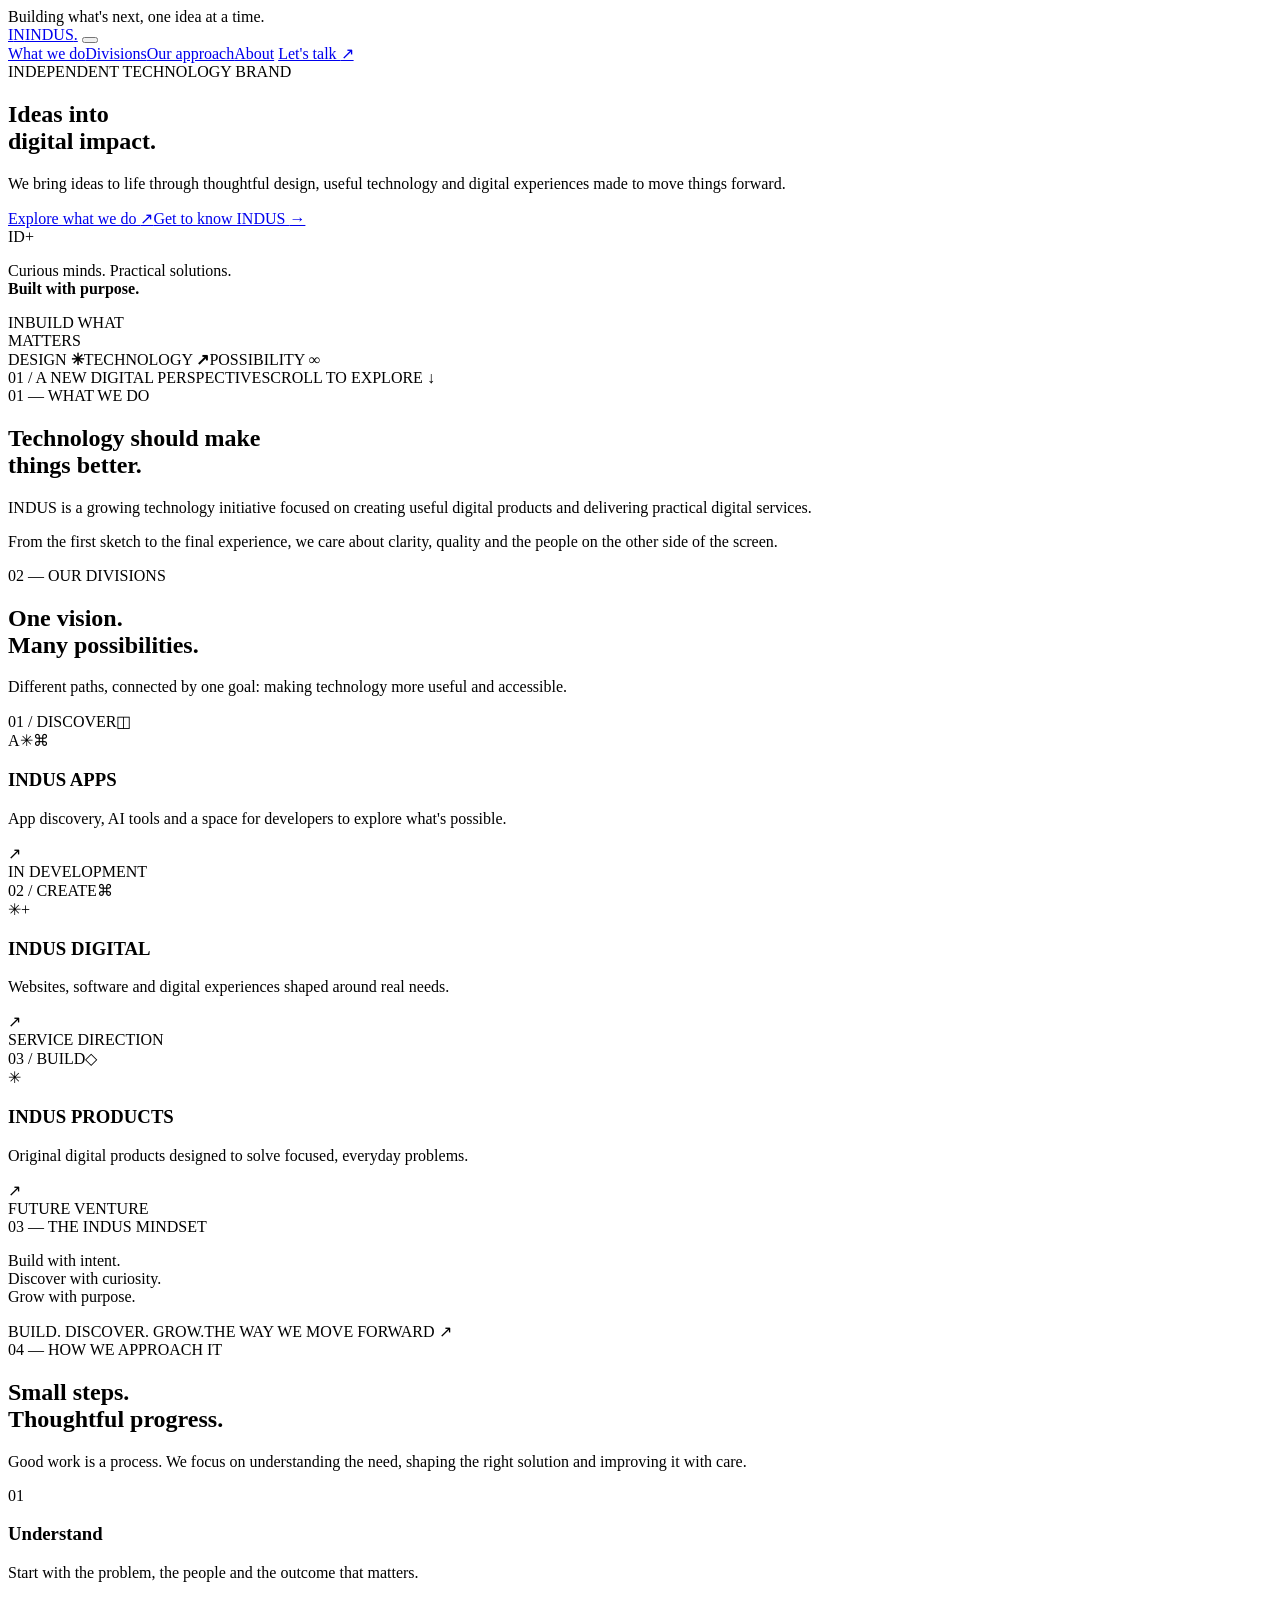
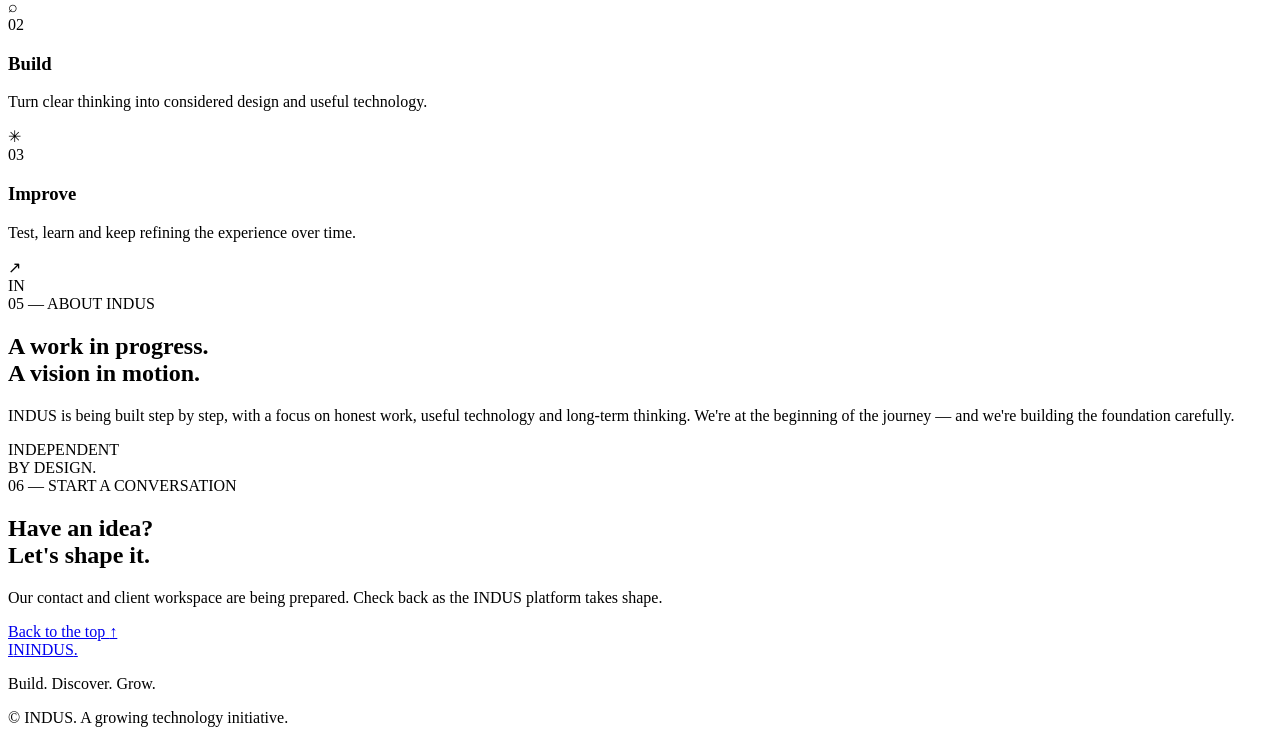
==== index.html @ 11290052 "Add INDUS website preview index.html" ====
<!doctype html>
<html lang="en">
<head>
  <meta charset="UTF-8">
  <meta name="viewport" content="width=device-width, initial-scale=1.0">
  <meta name="theme-color" content="#0b1220">
  <meta name="description" content="INDUS builds useful digital experiences, software and technology solutions. Build. Discover. Grow.">
  <title>INDUS — Build. Discover. Grow.</title>
  <link rel="preconnect" href="https://fonts.googleapis.com">
  <link rel="preconnect" href="https://fonts.gstatic.com" crossorigin>
  <link href="https://fonts.googleapis.com/css2?family=DM+Sans:wght@400;500;600;700&family=Manrope:wght@400;500;600;700;800&display=swap" rel="stylesheet">
  <link rel="stylesheet" href="styles.css">
  <script src="script.js" defer></script>
</head>
<body>
  <div class="announcement"><span class="status-dot"></span> Building what's next, one idea at a time.</div>
  <header class="site-header">
    <a class="brand" href="#home" aria-label="INDUS home"><span class="brand-mark">I<span>N</span></span><span class="brand-name">INDUS<span class="brand-period">.</span></span></a>
    <button class="menu-toggle" aria-label="Open navigation" aria-expanded="false" aria-controls="primary-nav"><span></span><span></span></button>
    <nav id="primary-nav" class="primary-nav" aria-label="Main navigation">
      <a href="#what-we-do">What we do</a><a href="#divisions">Divisions</a><a href="#approach">Our approach</a><a href="#about">About</a>
      <a class="nav-cta" href="#contact">Let's talk <span>↗</span></a>
    </nav>
  </header>

  <main>
    <section class="hero section-wrap" id="home">
      <div class="hero-copy">
        <div class="eyebrow"><span class="eyebrow-line"></span> INDEPENDENT TECHNOLOGY BRAND</div>
        <h1>Ideas into<br><span class="gradient-text">digital impact.</span></h1>
        <p class="hero-lead">We bring ideas to life through thoughtful design, useful technology and digital experiences made to move things forward.</p>
        <div class="hero-actions"><a class="button button-primary" href="#what-we-do">Explore what we do <span>↗</span></a><a class="text-link" href="#about">Get to know INDUS <span>→</span></a></div>
        <div class="hero-proof"><div class="proof-avatars"><span>I</span><span>D</span><span>+</span></div><p>Curious minds. Practical solutions.<br><strong>Built with purpose.</strong></p></div>
      </div>
      <div class="hero-art" aria-label="Abstract INDUS digital identity artwork">
        <div class="art-glow"></div><div class="orbit orbit-one"></div><div class="orbit orbit-two"></div>
        <div class="art-core"><span class="core-symbol">I<span>N</span></span><span class="core-caption">BUILD WHAT<br>MATTERS</span></div>
        <span class="float-tag tag-top">DESIGN <b>✳</b></span><span class="float-tag tag-right">TECHNOLOGY <b>↗</b></span><span class="float-tag tag-bottom">POSSIBILITY <b>∞</b></span>
        <div class="art-grid"></div>
      </div>
      <div class="hero-bottom"><span>01 / A NEW DIGITAL PERSPECTIVE</span><span>SCROLL TO EXPLORE <b>↓</b></span></div>
    </section>

    <section class="intro section-wrap" id="what-we-do">
      <div class="section-kicker">01 — WHAT WE DO</div>
      <div class="intro-content"><h2>Technology should make<br>things <span class="muted-italic">better.</span></h2><div><p class="body-large">INDUS is a growing technology initiative focused on creating useful digital products and delivering practical digital services.</p><p class="body-muted">From the first sketch to the final experience, we care about clarity, quality and the people on the other side of the screen.</p></div></div>
    </section>

    <section class="divisions section-wrap" id="divisions">
      <div class="section-heading"><div><div class="section-kicker">02 — OUR DIVISIONS</div><h2>One vision.<br><span class="muted-italic">Many possibilities.</span></h2></div><p>Different paths, connected by one goal: making technology more useful and accessible.</p></div>
      <div class="division-grid">
        <article class="division-card card-apps"><div class="card-top"><span class="card-index">01 / DISCOVER</span><span class="card-icon">◫</span></div><div class="card-graphic apps-graphic"><span class="app-tile tile-a">A</span><span class="app-tile tile-b">✳</span><span class="app-tile tile-c">⌘</span><span class="app-orbit"></span></div><div class="card-bottom"><div><h3>INDUS APPS</h3><p>App discovery, AI tools and a space for developers to explore what's possible.</p></div><span class="card-arrow">↗</span></div><span class="coming-label">IN DEVELOPMENT</span></article>
        <article class="division-card card-digital"><div class="card-top"><span class="card-index">02 / CREATE</span><span class="card-icon">⌘</span></div><div class="card-graphic digital-graphic"><div class="window-shape"><i></i><i></i><i></i><div class="window-lines"><b></b><b></b><b></b></div></div><span class="spark spark-one">✳</span><span class="spark spark-two">+</span></div><div class="card-bottom"><div><h3>INDUS DIGITAL</h3><p>Websites, software and digital experiences shaped around real needs.</p></div><span class="card-arrow">↗</span></div><span class="coming-label">SERVICE DIRECTION</span></article>
        <article class="division-card card-products"><div class="card-top"><span class="card-index">03 / BUILD</span><span class="card-icon">◇</span></div><div class="card-graphic products-graphic"><div class="product-cube"><span></span></div><div class="cube-shadow"></div><span class="cube-star">✳</span></div><div class="card-bottom"><div><h3>INDUS PRODUCTS</h3><p>Original digital products designed to solve focused, everyday problems.</p></div><span class="card-arrow">↗</span></div><span class="coming-label">FUTURE VENTURE</span></article>
      </div>
    </section>

    <section class="manifesto">
      <div class="section-wrap manifesto-inner"><div class="section-kicker">03 — THE INDUS MINDSET</div><p class="manifesto-line">Build with intent.<br>Discover with curiosity.<br><span>Grow with purpose.</span></p><div class="manifesto-foot"><span>BUILD. DISCOVER. GROW.</span><span>THE WAY WE MOVE FORWARD ↗</span></div></div>
    </section>

    <section class="approach section-wrap" id="approach">
      <div class="section-heading"><div><div class="section-kicker">04 — HOW WE APPROACH IT</div><h2>Small steps.<br><span class="muted-italic">Thoughtful progress.</span></h2></div><p>Good work is a process. We focus on understanding the need, shaping the right solution and improving it with care.</p></div>
      <div class="steps"><article><span class="step-number">01</span><div><h3>Understand</h3><p>Start with the problem, the people and the outcome that matters.</p></div><span class="step-symbol">⌕</span></article><article><span class="step-number">02</span><div><h3>Build</h3><p>Turn clear thinking into considered design and useful technology.</p></div><span class="step-symbol">✳</span></article><article><span class="step-number">03</span><div><h3>Improve</h3><p>Test, learn and keep refining the experience over time.</p></div><span class="step-symbol">↗</span></article></div>
    </section>

    <section class="about section-wrap" id="about"><div class="about-panel"><div class="about-mark">I<span>N</span></div><div><div class="section-kicker">05 — ABOUT INDUS</div><h2>A work in progress.<br><span class="muted-italic">A vision in motion.</span></h2><p>INDUS is being built step by step, with a focus on honest work, useful technology and long-term thinking. We're at the beginning of the journey — and we're building the foundation carefully.</p></div><div class="about-side-note">INDEPENDENT<br>BY DESIGN.</div></div></section>

    <section class="contact section-wrap" id="contact"><div class="contact-card"><div class="section-kicker">06 — START A CONVERSATION</div><h2>Have an idea?<br><span class="gradient-text">Let's shape it.</span></h2><p>Our contact and client workspace are being prepared. Check back as the INDUS platform takes shape.</p><a class="button button-light" href="#home">Back to the top <span>↑</span></a><div class="contact-orb"></div></div></section>
  </main>

  <footer class="site-footer section-wrap"><a class="brand footer-brand" href="#home"><span class="brand-mark">I<span>N</span></span><span class="brand-name">INDUS<span class="brand-period">.</span></span></a><p>Build. Discover. Grow.</p><span>© <span id="year"></span> INDUS. A growing technology initiative.</span></footer>
</body>
</html>
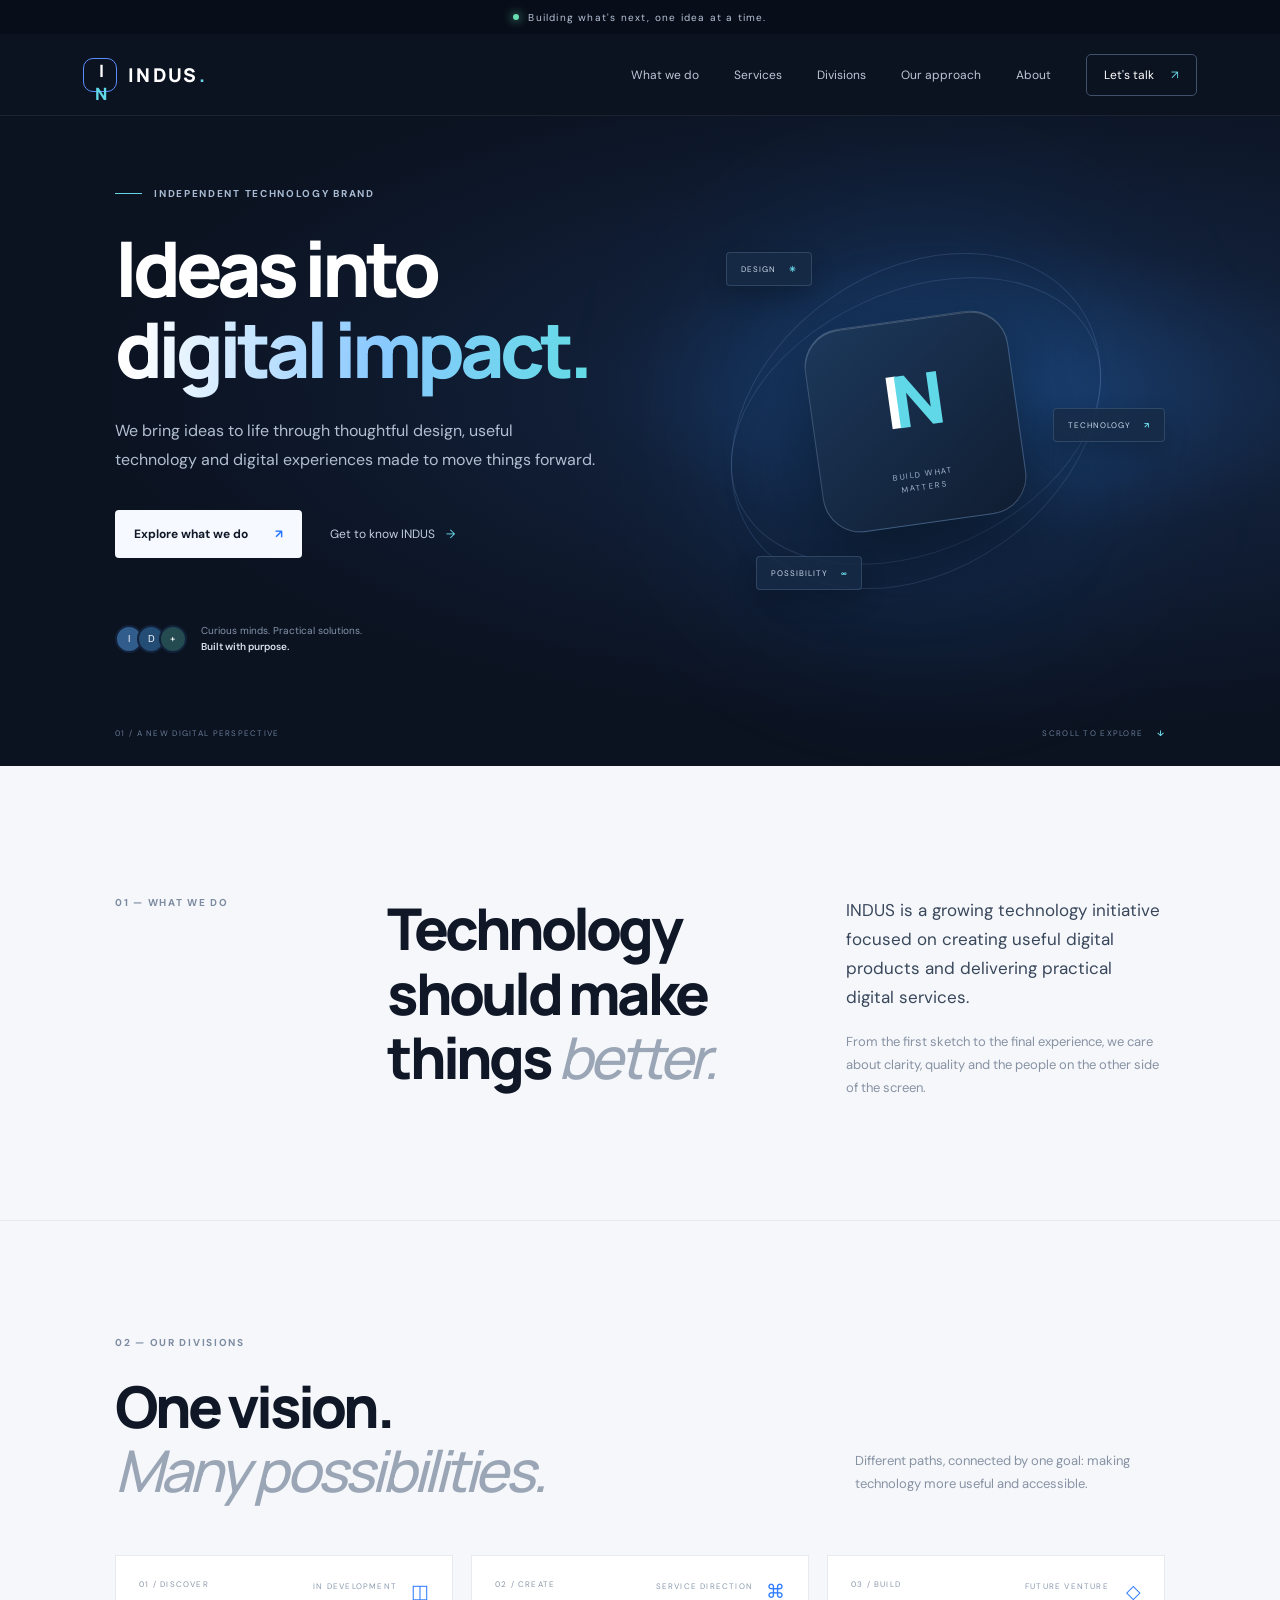
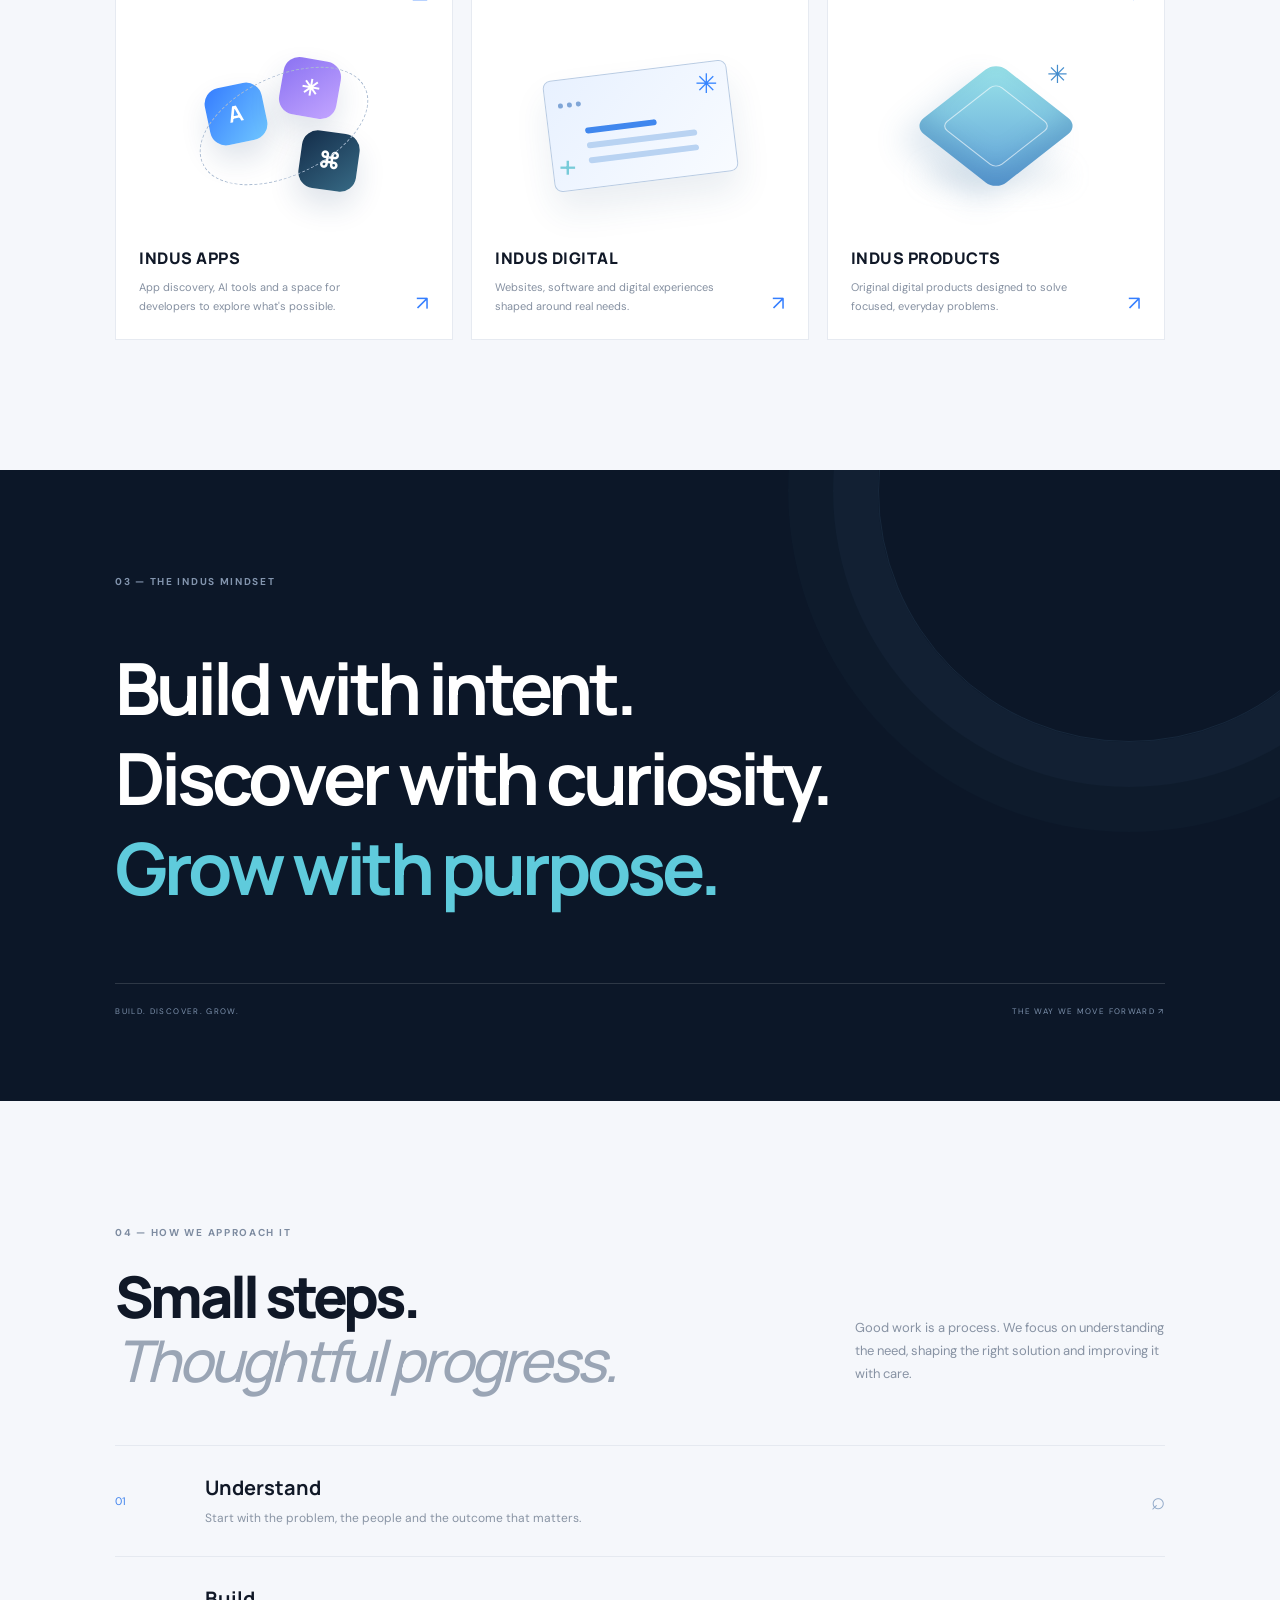
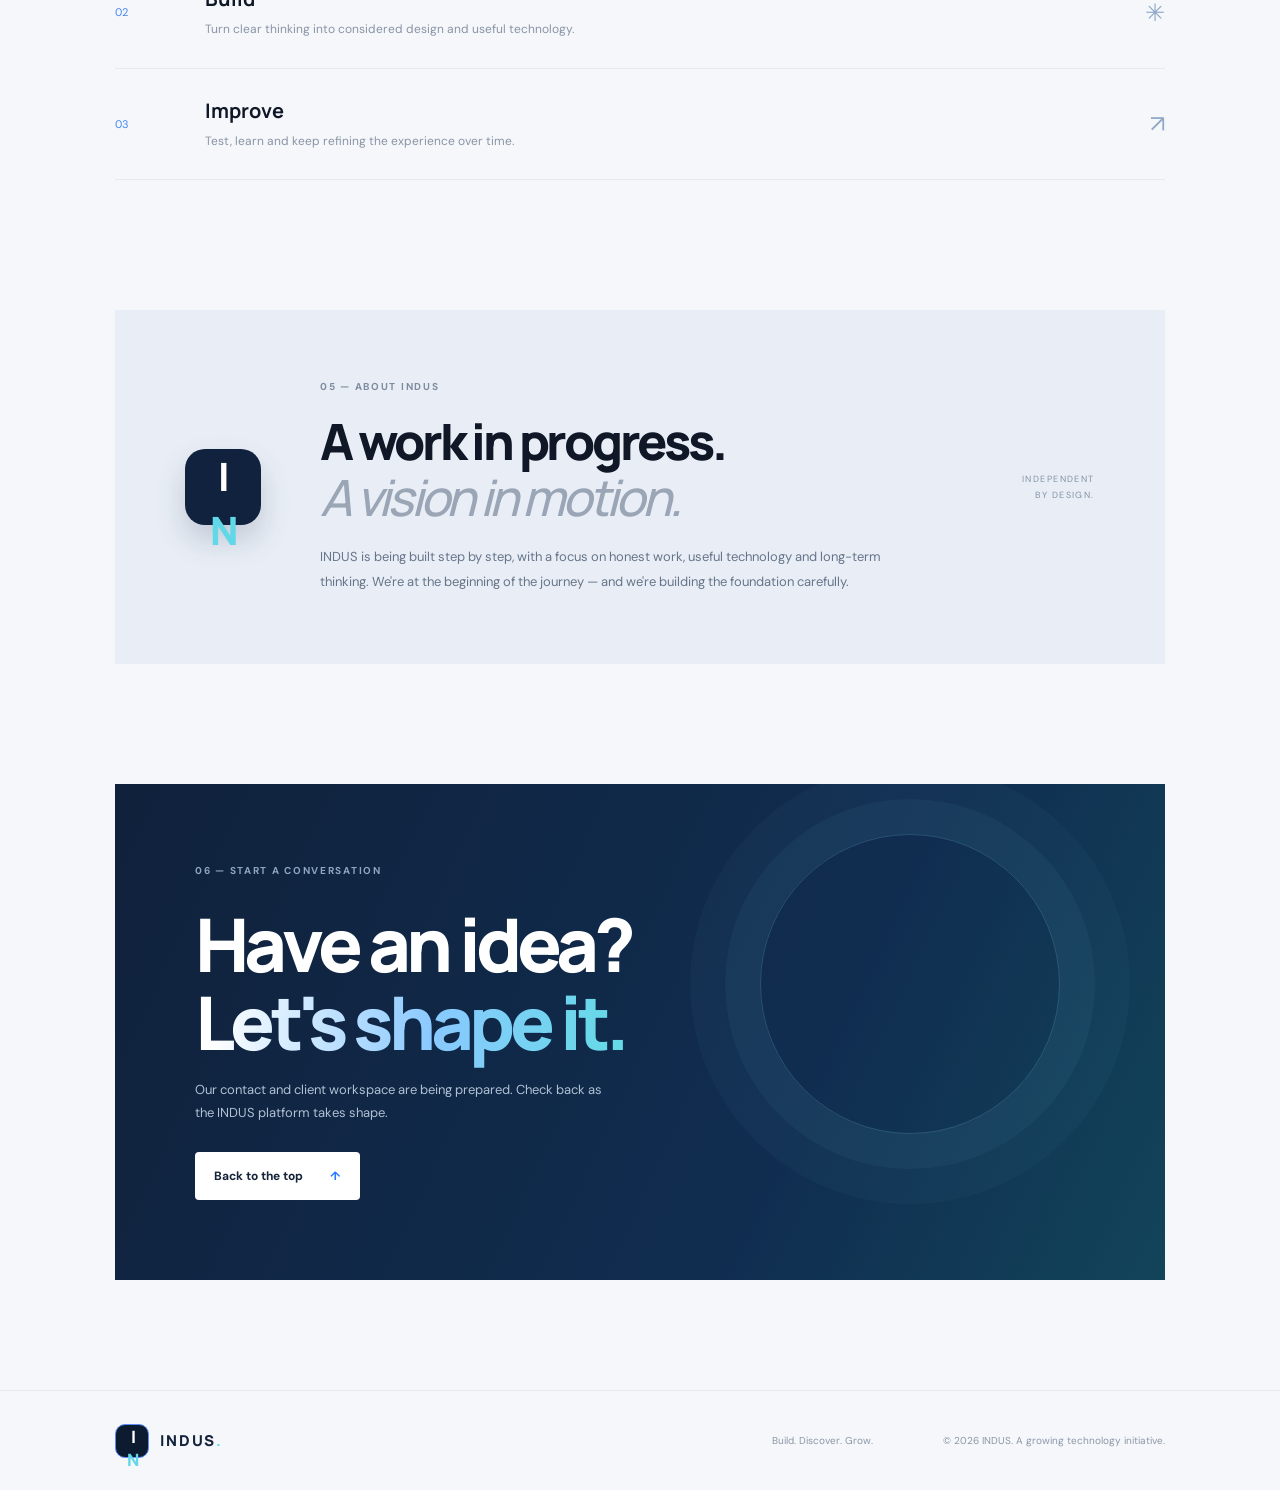
==== commit 220d6bcf: "Add Services page to homepage navigation" ====
--- a/index.html
+++ b/index.html
@@ -18,7 +18,7 @@
     <a class="brand" href="#home" aria-label="INDUS home"><span class="brand-mark">I<span>N</span></span><span class="brand-name">INDUS<span class="brand-period">.</span></span></a>
     <button class="menu-toggle" aria-label="Open navigation" aria-expanded="false" aria-controls="primary-nav"><span></span><span></span></button>
     <nav id="primary-nav" class="primary-nav" aria-label="Main navigation">
-      <a href="#what-we-do">What we do</a><a href="#divisions">Divisions</a><a href="#approach">Our approach</a><a href="#about">About</a>
+      <a href="#what-we-do">What we do</a><a href="services.html">Services</a><a href="#divisions">Divisions</a><a href="#approach">Our approach</a><a href="#about">About</a>
       <a class="nav-cta" href="#contact">Let's talk <span>↗</span></a>
     </nav>
   </header>
--- a/styles.css
+++ b/styles.css
@@ -0,0 +1,4 @@
+:root{--ink:#101827;--navy:#0b1220;--blue:#2878ff;--cyan:#65d9e8;--paper:#f5f7fb;--muted:#788398;--line:#e5e9f0;--white:#fff}*{box-sizing:border-box}html{scroll-behavior:smooth;scroll-padding-top:90px}body{margin:0;background:var(--paper);color:var(--ink);font-family:"DM Sans",sans-serif;-webkit-font-smoothing:antialiased}a{color:inherit;text-decoration:none}.announcement{height:34px;background:#080e19;color:#b8c5d9;text-align:center;font-size:10px;letter-spacing:.12em;display:flex;align-items:center;justify-content:center;gap:9px}.status-dot{width:6px;height:6px;background:#69dfb1;border-radius:50%;box-shadow:0 0 10px #69dfb1}.site-header{height:82px;padding:0 max(6.5vw,24px);display:flex;align-items:center;justify-content:space-between;background:#0b1220;color:white;border-bottom:1px solid #ffffff13;position:sticky;top:0;z-index:20}.brand{display:flex;align-items:center;gap:11px}.brand-mark{width:34px;height:34px;border:1px solid #5b8dff;border-radius:10px;display:grid;place-items:center;font:800 17px Manrope,sans-serif;color:white;letter-spacing:-2px}.brand-mark span,.core-symbol span,.about-mark span{color:#61d8e7}.brand-name{font:800 19px Manrope,sans-serif;letter-spacing:.12em}.brand-period{color:#64d8e6}.primary-nav{display:flex;align-items:center;gap:35px;font-size:12px;color:#bdc7d7}.primary-nav a{transition:color .2s}.primary-nav a:hover,.text-link:hover{color:#75d9e7}.nav-cta{border:1px solid #40516c;padding:12px 17px;border-radius:5px;color:white!important}.nav-cta span{margin-left:14px;color:#67d7e6}.menu-toggle{display:none}.section-wrap{padding-left:max(9vw,24px);padding-right:max(9vw,24px)}.hero{background:radial-gradient(ellipse at 78% 42%,#1a3c6a 0,#111f37 28%,#0b1220 65%);color:white;min-height:650px;position:relative;display:grid;grid-template-columns:1.05fr .95fr;align-items:center;padding-top:65px;padding-bottom:105px;overflow:hidden}.hero-copy{position:relative;z-index:2;max-width:570px}.eyebrow,.section-kicker{font-size:10px;letter-spacing:.17em;font-weight:700;color:#8191aa}.eyebrow{display:flex;align-items:center;gap:12px;color:#a9bbd2}.eyebrow-line{width:27px;height:1px;background:#66d5e5}.hero h1,.section-heading h2,.intro h2,.about h2,.contact h2{font:800 clamp(48px,6vw,78px)/1.05 Manrope,sans-serif;letter-spacing:-.065em;margin:28px 0}.gradient-text{background:linear-gradient(95deg,#fff 5%,#8ac9ff 55%,#63dbe5 100%);-webkit-background-clip:text;background-clip:text;color:transparent}.hero-lead{font-size:16px;line-height:1.8;color:#b2bfd1;max-width:480px}.hero-actions{display:flex;align-items:center;gap:28px;margin-top:35px}.button{display:inline-flex;align-items:center;gap:27px;padding:16px 19px;border-radius:4px;font-size:12px;font-weight:700;transition:transform .2s,box-shadow .2s}.button:hover{transform:translateY(-2px);box-shadow:0 10px 30px #0002}.button-primary{background:#f6f9ff;color:#101827}.button-primary span{color:#2878ff}.text-link{font-size:12px;color:#c1cee0}.text-link span{margin-left:8px;color:#66d8e7}.hero-proof{display:flex;align-items:center;gap:14px;margin-top:65px}.proof-avatars{display:flex}.proof-avatars span{width:28px;height:28px;border-radius:50%;border:2px solid #13223b;background:#244d75;display:grid;place-items:center;font-size:10px;margin-left:-6px}.proof-avatars span:first-child{margin-left:0;background:#315d8d}.proof-avatars span:last-child{background:#234b50}.hero-proof p{font-size:10px;line-height:1.6;color:#8494ab;margin:0}.hero-proof strong{color:#d9e2ef;font-weight:600}.hero-art{height:450px;position:relative;display:grid;place-items:center}.art-glow{position:absolute;width:330px;height:330px;border-radius:50%;background:#1e75d8;filter:blur(100px);opacity:.25}.orbit{position:absolute;border:1px solid #8cb4e42b;border-radius:50%;transform:rotate(-25deg)}.orbit-one{width:390px;height:260px}.orbit-two{width:300px;height:400px;transform:rotate(55deg)}.art-core{width:205px;height:205px;border-radius:38px;background:linear-gradient(145deg,#1c385b,#101d31);border:1px solid #a7c9ef45;box-shadow:0 25px 80px #0008,inset 0 1px #ffffff30;display:flex;flex-direction:column;align-items:center;justify-content:center;gap:20px;transform:rotate(-8deg);z-index:1}.core-symbol{font:800 72px Manrope,sans-serif;letter-spacing:-12px;padding-right:10px}.core-caption{font-size:8px;letter-spacing:.2em;line-height:1.6;text-align:center;color:#9fb4cf}.float-tag{position:absolute;z-index:3;padding:11px 14px;background:#172b46d9;border:1px solid #9bc5f12e;border-radius:4px;color:#c9d8e9;font-size:8px;letter-spacing:.12em;box-shadow:0 10px 25px #0003}.float-tag b{color:#6bd8e7;margin-left:10px}.tag-top{top:56px;left:12%}.tag-right{right:0;top:47%}.tag-bottom{bottom:56px;left:18%}.art-grid{position:absolute;inset:0;opacity:.12;background-image:linear-gradient(#9cc8ff22 1px,transparent 1px),linear-gradient(90deg,#9cc8ff22 1px,transparent 1px);background-size:35px 35px;mask-image:radial-gradient(ellipse,#000 5%,transparent 72%)}.hero-bottom{position:absolute;bottom:28px;left:max(9vw,24px);right:max(9vw,24px);display:flex;justify-content:space-between;color:#687b96;font-size:8px;letter-spacing:.16em}.hero-bottom b{color:#6ad6e5;margin-left:10px}.intro{padding-top:130px;padding-bottom:120px;display:grid;grid-template-columns:.7fr 2fr;border-bottom:1px solid var(--line)}.section-kicker{color:#7d8ba0}.intro-content{display:grid;grid-template-columns:1.1fr .9fr;gap:70px}.intro h2,.section-heading h2,.about h2{font-size:clamp(38px,4.5vw,58px);margin:0;line-height:1.12}.muted-italic{color:#9aa5b5;font-style:italic;font-weight:500}.body-large{font-size:17px;line-height:1.7;margin:0 0 18px;color:#39475b}.body-muted{font-size:13px;line-height:1.8;color:#8792a3;margin:0}.divisions{padding-top:115px;padding-bottom:130px}.section-heading{display:flex;align-items:flex-end;justify-content:space-between;gap:40px;margin-bottom:52px}.section-heading h2{margin-top:25px}.section-heading>p{max-width:310px;color:#8792a3;font-size:13px;line-height:1.8;margin:0 0 7px}.division-grid{display:grid;grid-template-columns:repeat(3,1fr);gap:18px}.division-card{min-height:385px;padding:23px;position:relative;overflow:hidden;border:1px solid #e6eaf1;background:white;display:flex;flex-direction:column;justify-content:space-between;transition:transform .25s,box-shadow .25s}.division-card:hover{transform:translateY(-5px);box-shadow:0 18px 45px #172b4612}.card-top,.card-bottom{display:flex;justify-content:space-between;align-items:flex-start}.card-index,.coming-label{font-size:8px;letter-spacing:.15em;color:#8b97a8}.card-icon{font-size:19px;color:#317dff}.card-graphic{height:175px;position:relative;display:grid;place-items:center}.app-tile{position:absolute;width:58px;height:58px;border-radius:16px;display:grid;place-items:center;font:700 22px Manrope;color:white;box-shadow:0 15px 30px #183a6724}.tile-a{background:linear-gradient(135deg,#357cff,#70c7ff);transform:translate(-48px,-12px) rotate(-12deg)}.tile-b{background:linear-gradient(135deg,#8a72f2,#c3a5ff);transform:translate(26px,-38px) rotate(10deg)}.tile-c{background:linear-gradient(135deg,#142d4a,#376a85);transform:translate(45px,35px) rotate(8deg)}.app-orbit{width:180px;height:100px;border:1px dashed #aabbd1;border-radius:50%;transform:rotate(-25deg)}.window-shape{width:185px;height:112px;border:1px solid #b8cbe3;border-radius:8px;background:linear-gradient(135deg,#e8f1ff,#f8fbff);box-shadow:0 20px 35px #254c7518;transform:rotate(-7deg);padding:12px}.window-shape>i{display:inline-block;width:5px;height:5px;border-radius:50%;background:#80a6d7;margin-right:4px}.window-lines{margin:17px auto;width:70%;display:grid;gap:9px}.window-lines b{height:6px;border-radius:8px;background:#b9d3f2}.window-lines b:first-child{width:65%;background:#4087ee}.spark{position:absolute;color:#3785ff;font-size:27px}.spark-one{top:28px;right:23%}.spark-two{bottom:26px;left:22%;font-size:32px;color:#78cbd9}.product-cube{width:104px;height:104px;background:linear-gradient(135deg,#9be5e9,#5f9fd8);transform:rotate(45deg) skew(-7deg,-7deg);border-radius:13px;box-shadow:inset -13px -13px 25px #235d9640,0 22px 30px #4079a52b;position:relative;z-index:1}.product-cube span{position:absolute;inset:17px;border:1px solid #ffffff9c;border-radius:8px}.cube-shadow{position:absolute;width:150px;height:25px;border-radius:50%;background:#8ba8c329;filter:blur(12px);bottom:25px}.cube-star{position:absolute;top:20px;right:25%;color:#458dcd;font-size:25px}.card-bottom{align-items:flex-end;gap:12px}.card-bottom h3{font:800 16px Manrope;letter-spacing:.03em;margin:0 0 9px}.card-bottom p{font-size:11px;line-height:1.7;color:#8590a1;max-width:240px;margin:0}.card-arrow{font-size:20px;color:#347eff}.coming-label{position:absolute;top:25px;right:55px;color:#8a9bb1}.manifesto{background:#0c1728;color:white;overflow:hidden;position:relative}.manifesto:before{content:"";position:absolute;width:500px;height:500px;border-radius:50%;border:1px solid #7bb5e51a;right:-100px;top:-230px;box-shadow:0 0 0 45px #7bb5e508,0 0 0 90px #7bb5e505}.manifesto-inner{padding-top:105px;padding-bottom:85px;position:relative}.manifesto .section-kicker{color:#8395ae}.manifesto-line{font:700 clamp(38px,6vw,72px)/1.25 Manrope;letter-spacing:-.055em;margin:55px 0 70px}.manifesto-line span{color:#5fcbdc}.manifesto-foot{display:flex;justify-content:space-between;border-top:1px solid #ffffff24;padding-top:22px;color:#7d91ac;font-size:8px;letter-spacing:.17em}.approach{padding-top:125px;padding-bottom:130px}.steps{border-top:1px solid var(--line)}.steps article{display:grid;grid-template-columns:90px 1fr 50px;align-items:center;padding:28px 0;border-bottom:1px solid var(--line)}.step-number{font-size:11px;color:#4385ee}.steps h3{font:700 20px Manrope;margin:0 0 7px}.steps p{font-size:12px;color:#8994a4;margin:0;line-height:1.7}.step-symbol{text-align:right;font-size:24px;color:#91a9c8}.about{padding-bottom:120px}.about-panel{background:#e9eef6;padding:70px;display:grid;grid-template-columns:100px 1fr 130px;gap:35px;align-items:center;position:relative;overflow:hidden}.about-mark{width:76px;height:76px;border-radius:20px;background:#10223d;color:white;display:grid;place-items:center;font:800 39px Manrope;letter-spacing:-7px;padding-right:6px;box-shadow:0 15px 30px #132d4c30}.about h2{font-size:clamp(34px,4vw,50px);margin:20px 0}.about-panel p{max-width:580px;color:#66758a;font-size:13px;line-height:1.9;margin:0}.about-side-note{font-size:9px;line-height:1.8;letter-spacing:.16em;color:#8292a7;text-align:right}.contact{padding-bottom:110px}.contact-card{background:linear-gradient(115deg,#10213b,#102d50 65%,#12445a);padding:80px;position:relative;overflow:hidden;color:white}.contact-card .section-kicker{color:#8da6c3}.contact h2{font-size:clamp(48px,6vw,74px);margin:28px 0 17px}.contact-card>p{font-size:13px;color:#b1c1d4;max-width:410px;line-height:1.8;margin-bottom:28px}.button-light{background:white;color:#14233a}.button-light span{color:#267aff}.contact-orb{position:absolute;width:300px;height:300px;border-radius:50%;border:1px solid #8ad9ed35;right:10%;top:10%;box-shadow:0 0 0 35px #8ad9ed0b,0 0 0 70px #8ad9ed08}.site-footer{min-height:100px;display:flex;align-items:center;justify-content:space-between;border-top:1px solid var(--line);gap:20px}.footer-brand .brand-mark{background:#0d1b30}.footer-brand .brand-name{font-size:15px;color:#14233a}.site-footer p,.site-footer>span{font-size:10px;color:#8b96a6}.site-footer p{margin-left:auto;margin-right:50px}
+@media(max-width:900px){.section-wrap{padding-left:6vw;padding-right:6vw}.hero{padding-left:7vw;padding-right:7vw;grid-template-columns:1fr  .8fr}.hero h1{font-size:58px}.hero-art{transform:scale(.85)}.intro{grid-template-columns:.45fr 1.55fr}.intro-content{gap:30px}.division-card{padding:18px;min-height:365px}.card-bottom p{max-width:190px}.about-panel{padding:45px;grid-template-columns:75px 1fr}.about-side-note{display:none}}
+@media(max-width:680px){.announcement{font-size:8px}.site-header{height:68px;padding:0 22px}.menu-toggle{display:flex;width:40px;height:40px;border:1px solid #ffffff30;background:transparent;border-radius:5px;flex-direction:column;align-items:center;justify-content:center;gap:6px}.menu-toggle span{width:17px;height:1px;background:white;transition:transform .2s}.menu-toggle[aria-expanded=true] span:first-child{transform:translateY(3.5px) rotate(45deg)}.menu-toggle[aria-expanded=true] span:last-child{transform:translateY(-3.5px) rotate(-45deg)}.primary-nav{display:none;position:absolute;top:68px;left:0;right:0;background:#0b1220;padding:18px 22px 25px;flex-direction:column;align-items:stretch;gap:0;border-top:1px solid #ffffff16}.primary-nav.is-open{display:flex}.primary-nav a{padding:14px 4px;border-bottom:1px solid #ffffff12}.primary-nav .nav-cta{margin-top:12px;text-align:center;border:1px solid #40516c}.hero{display:block;min-height:auto;padding-top:75px;padding-bottom:85px}.hero h1{font-size:clamp(48px,13vw,68px);margin:25px 0}.hero-lead{font-size:14px;max-width:440px}.hero-actions{align-items:flex-start;flex-direction:column;gap:19px}.hero-proof{margin-top:42px}.hero-art{height:320px;margin:10px -20px 0;transform:none}.art-core{width:160px;height:160px;border-radius:30px}.core-symbol{font-size:57px}.orbit-one{width:300px;height:200px}.orbit-two{width:230px;height:310px}.tag-top{top:28px;left:10%}.tag-right{right:2%;top:48%}.tag-bottom{bottom:25px;left:13%}.hero-bottom{left:6vw;right:6vw;font-size:7px}.intro{padding-top:80px;padding-bottom:80px;display:block}.intro-content{display:block;margin-top:32px}.intro h2,.section-heading h2{font-size:43px}.body-large{font-size:15px;margin-top:25px}.section-heading{display:block;margin-bottom:35px}.section-heading>p{margin-top:22px}.divisions{padding-top:80px;padding-bottom:85px}.division-grid{grid-template-columns:1fr;gap:14px}.division-card{min-height:350px;padding:22px}.card-graphic{height:155px}.card-bottom p{max-width:270px}.manifesto-inner{padding-top:80px;padding-bottom:65px}.manifesto-line{font-size:clamp(38px,10vw,57px);margin:45px 0 55px}.manifesto-foot{font-size:7px;gap:15px}.approach{padding-top:85px;padding-bottom:85px}.steps article{grid-template-columns:48px 1fr 30px;padding:24px 0}.steps h3{font-size:17px}.steps p{font-size:11px}.step-symbol{font-size:20px}.about{padding-bottom:80px}.about-panel{padding:30px 24px;display:block}.about-mark{width:58px;height:58px;font-size:30px;margin-bottom:30px}.about h2{font-size:38px}.about-panel p{font-size:12px}.contact{padding-bottom:70px}.contact-card{padding:55px 27px}.contact h2{font-size:54px}.contact-orb{width:170px;height:170px;right:-65px;top:10%;opacity:.6}.site-footer{padding-top:24px;padding-bottom:24px;flex-wrap:wrap}.site-footer p{margin:0 auto 0 0}.site-footer>span{width:100%}}
+@media(prefers-reduced-motion:reduce){html{scroll-behavior:auto}*,*:before,*:after{transition:none!important}}
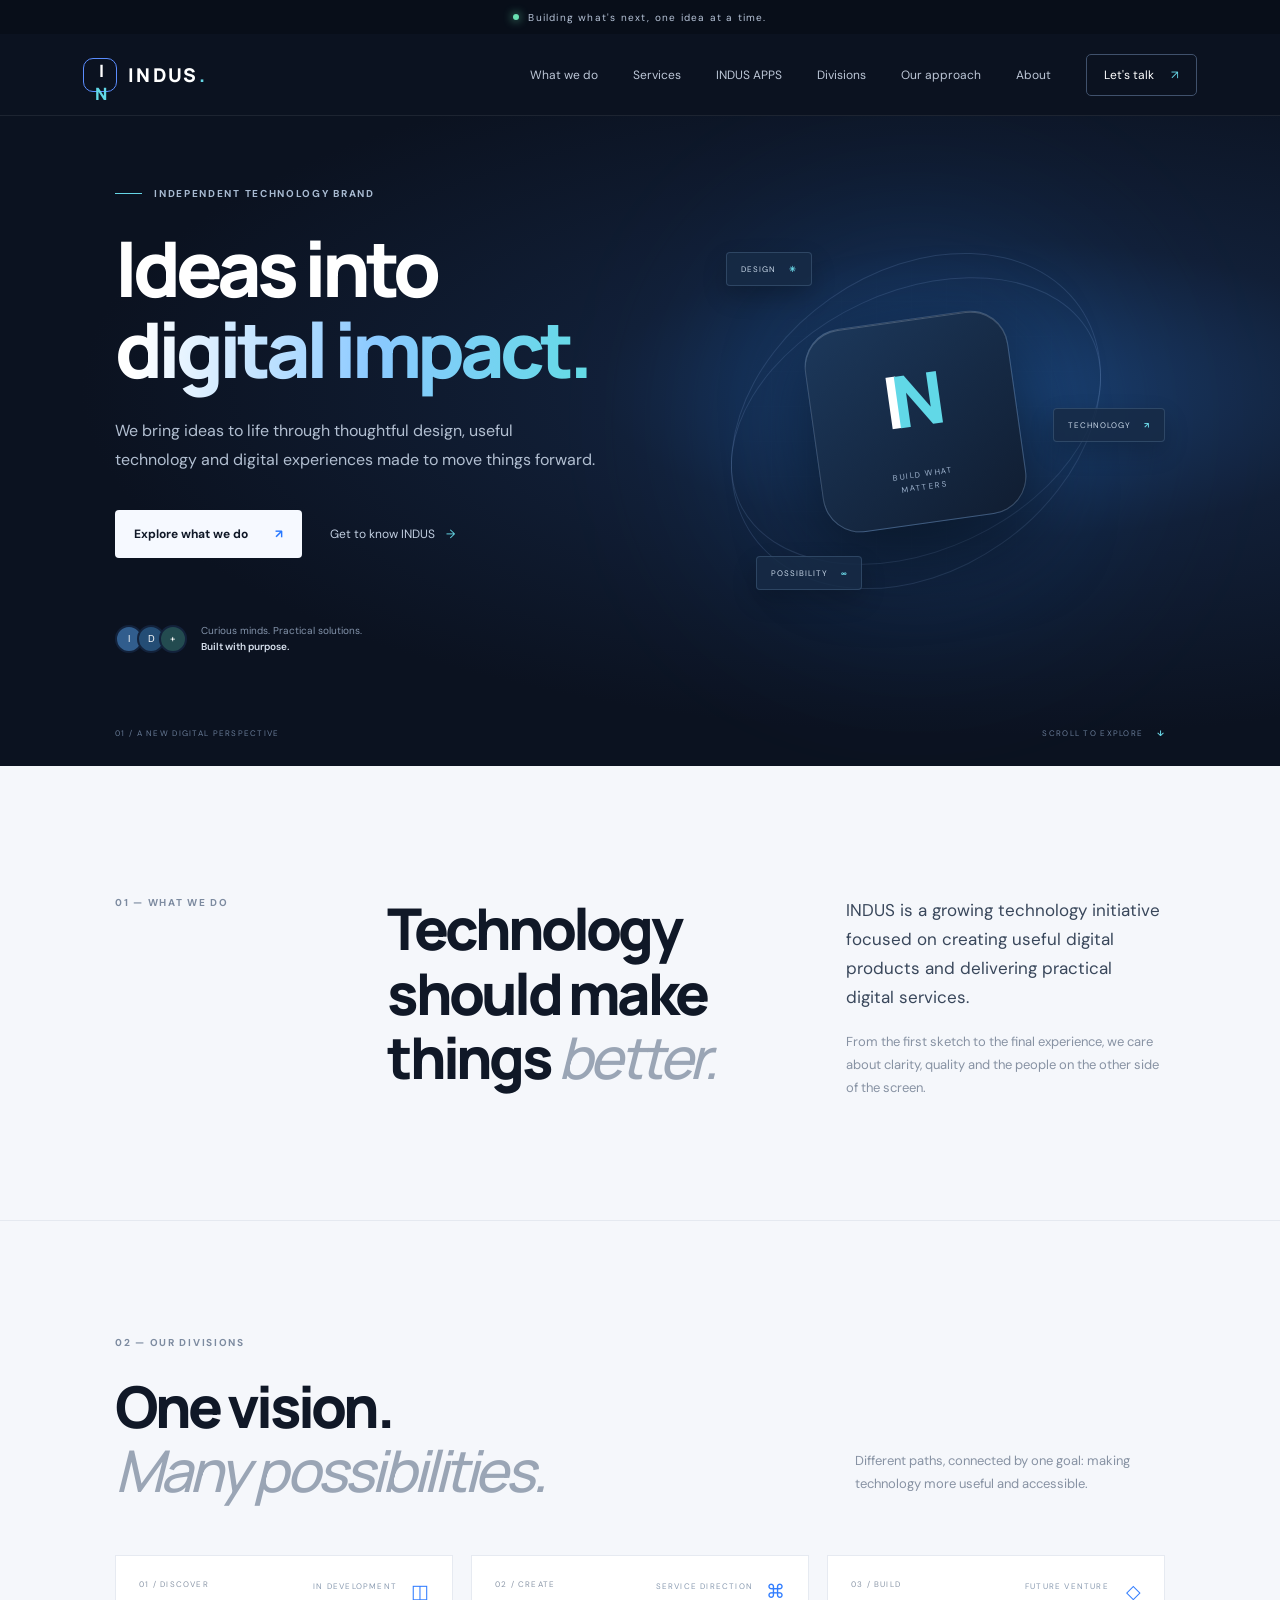
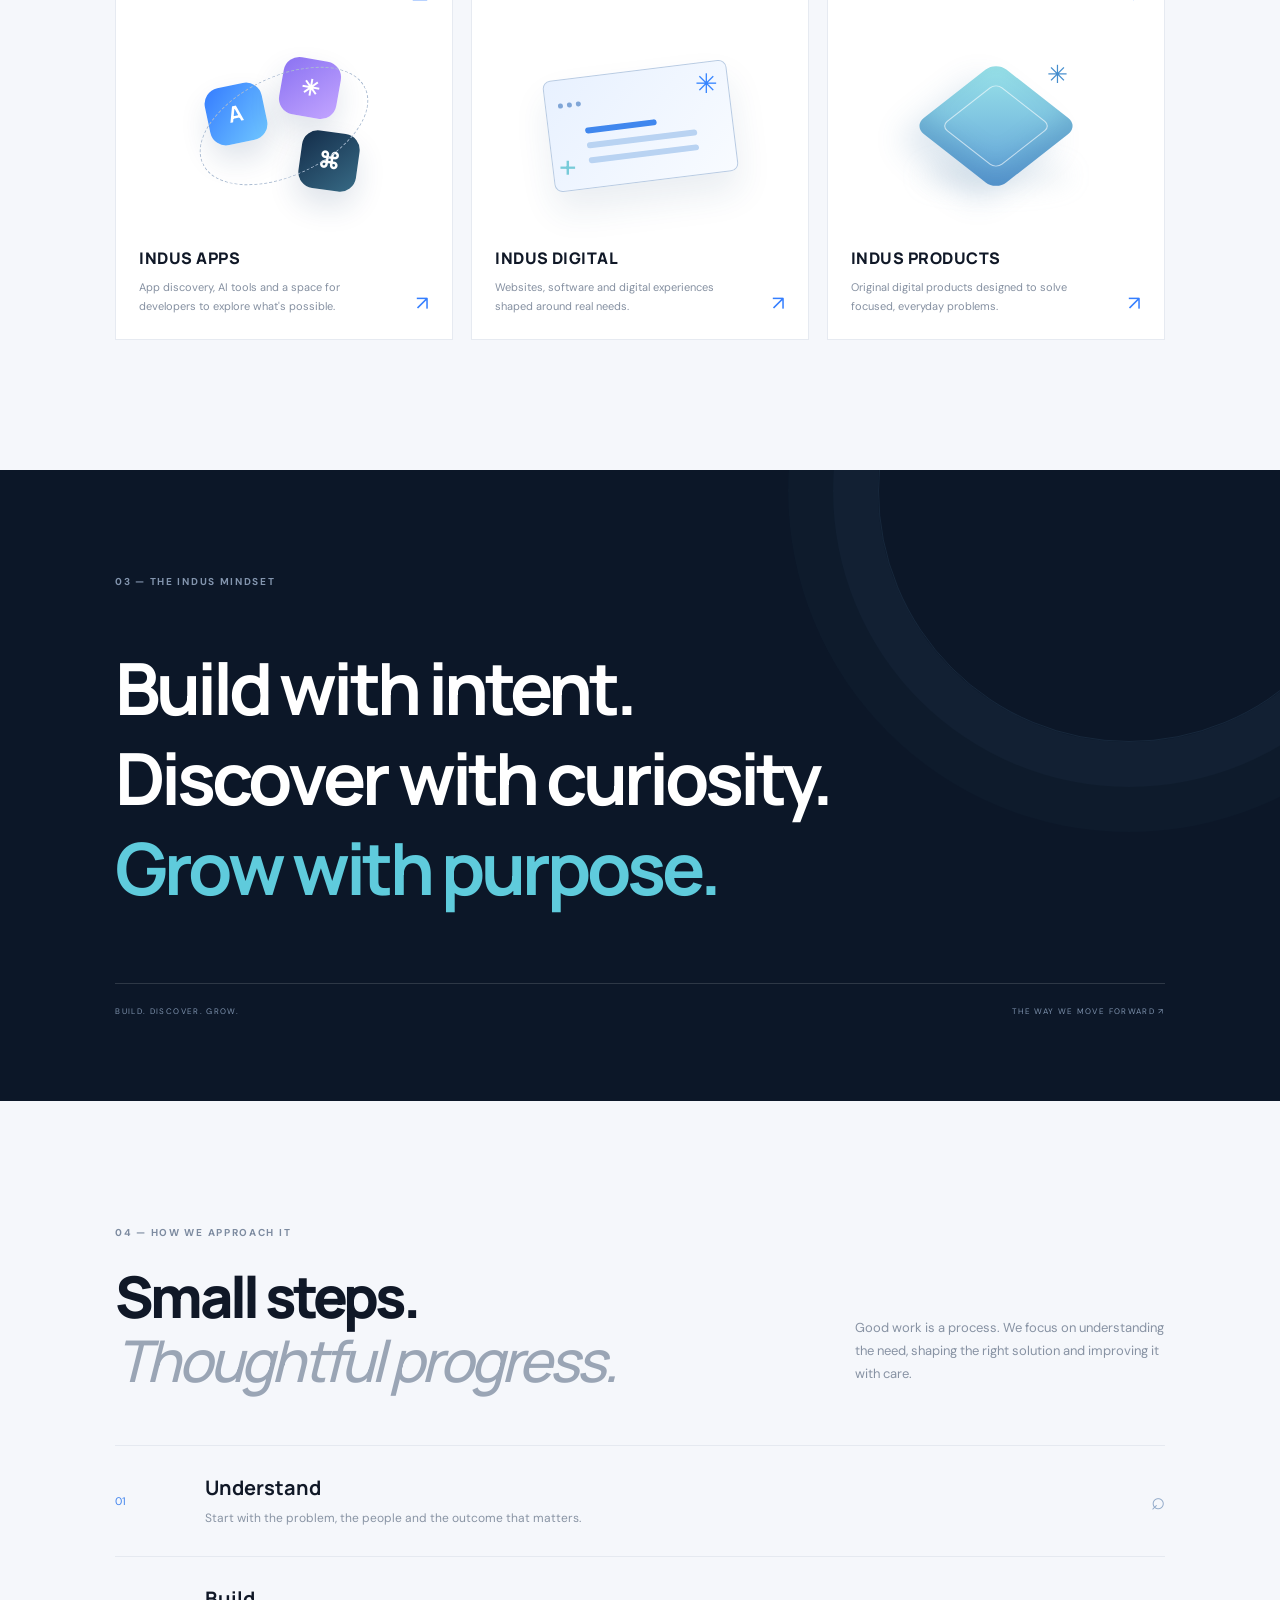
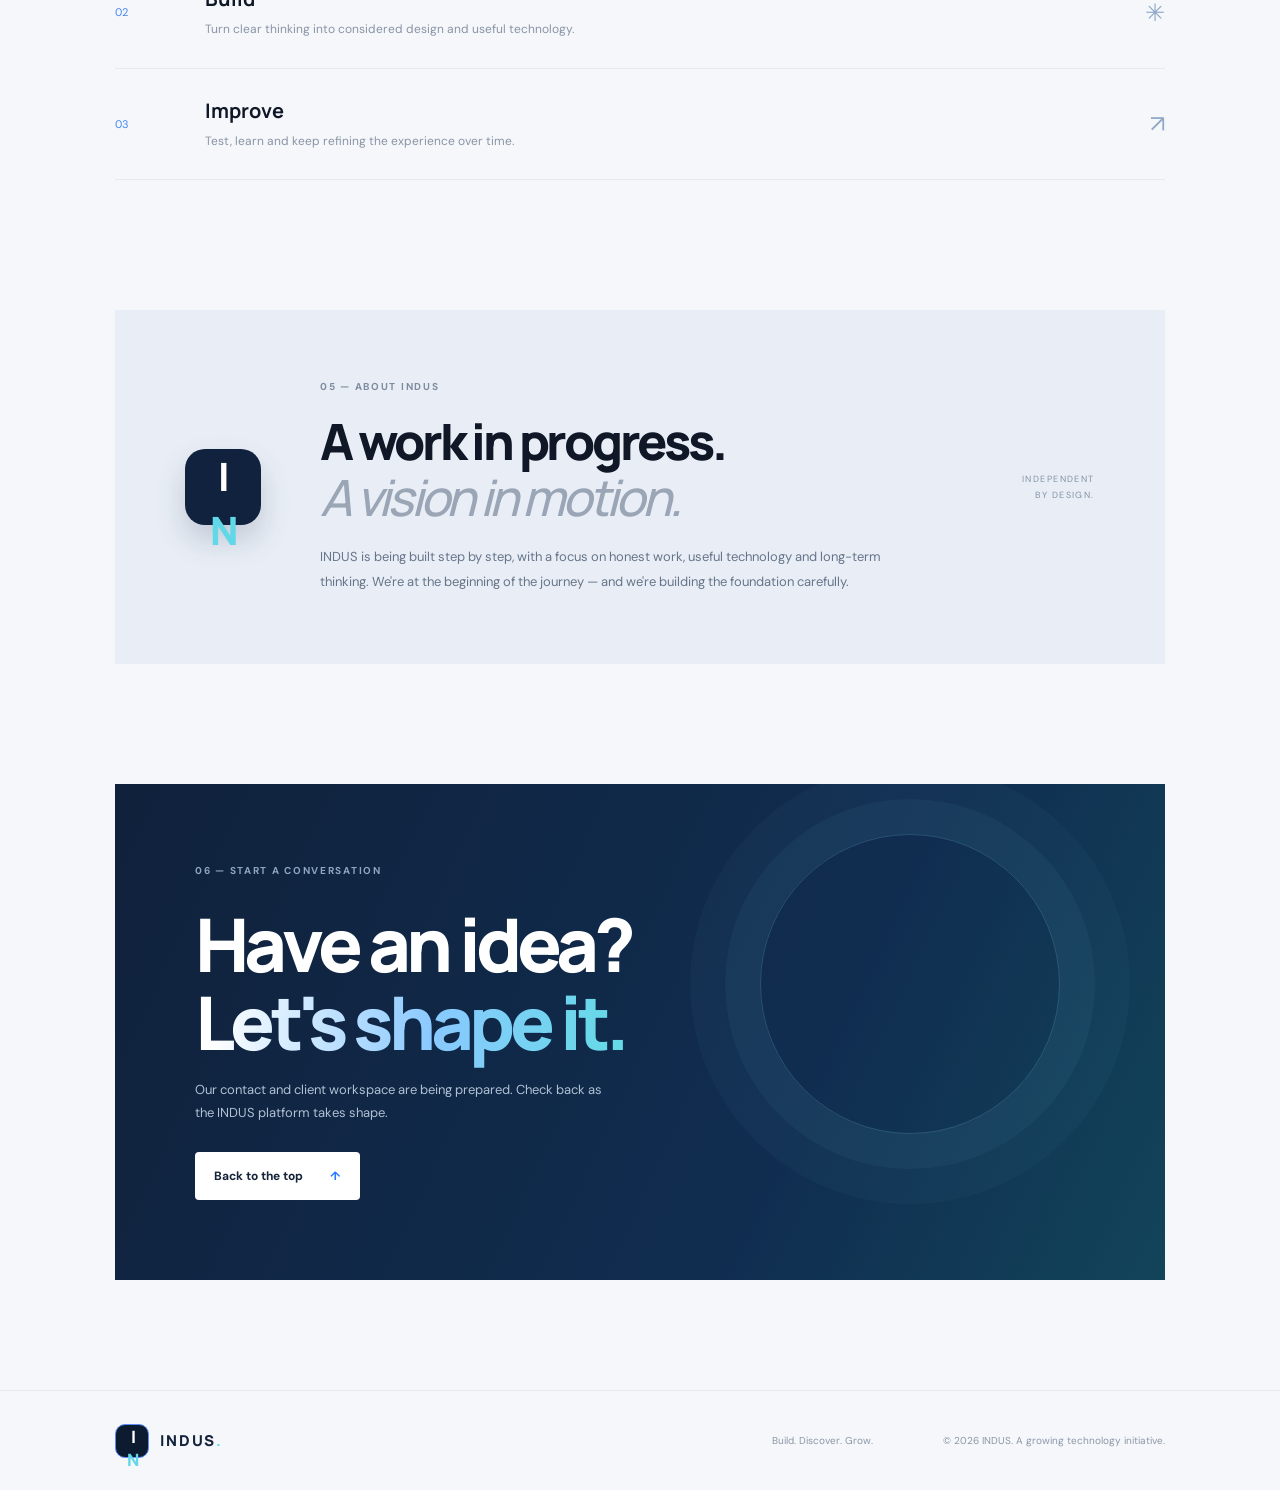
==== commit 01230592: "Connect INDUS APPS page from homepage" ====
--- a/index.html
+++ b/index.html
@@ -18,7 +18,7 @@
     <a class="brand" href="#home" aria-label="INDUS home"><span class="brand-mark">I<span>N</span></span><span class="brand-name">INDUS<span class="brand-period">.</span></span></a>
     <button class="menu-toggle" aria-label="Open navigation" aria-expanded="false" aria-controls="primary-nav"><span></span><span></span></button>
     <nav id="primary-nav" class="primary-nav" aria-label="Main navigation">
-      <a href="#what-we-do">What we do</a><a href="services.html">Services</a><a href="#divisions">Divisions</a><a href="#approach">Our approach</a><a href="#about">About</a>
+      <a href="#what-we-do">What we do</a><a href="services.html">Services</a><a href="indus-apps.html">INDUS APPS</a><a href="#divisions">Divisions</a><a href="#approach">Our approach</a><a href="#about">About</a>
       <a class="nav-cta" href="#contact">Let's talk <span>↗</span></a>
     </nav>
   </header>
@@ -49,7 +49,7 @@
     <section class="divisions section-wrap" id="divisions">
       <div class="section-heading"><div><div class="section-kicker">02 — OUR DIVISIONS</div><h2>One vision.<br><span class="muted-italic">Many possibilities.</span></h2></div><p>Different paths, connected by one goal: making technology more useful and accessible.</p></div>
       <div class="division-grid">
-        <article class="division-card card-apps"><div class="card-top"><span class="card-index">01 / DISCOVER</span><span class="card-icon">◫</span></div><div class="card-graphic apps-graphic"><span class="app-tile tile-a">A</span><span class="app-tile tile-b">✳</span><span class="app-tile tile-c">⌘</span><span class="app-orbit"></span></div><div class="card-bottom"><div><h3>INDUS APPS</h3><p>App discovery, AI tools and a space for developers to explore what's possible.</p></div><span class="card-arrow">↗</span></div><span class="coming-label">IN DEVELOPMENT</span></article>
+        <article class="division-card card-apps"><div class="card-top"><span class="card-index">01 / DISCOVER</span><span class="card-icon">◫</span></div><div class="card-graphic apps-graphic"><span class="app-tile tile-a">A</span><span class="app-tile tile-b">✳</span><span class="app-tile tile-c">⌘</span><span class="app-orbit"></span></div><div class="card-bottom"><div><h3><a href="indus-apps.html">INDUS APPS</a></h3><p>App discovery, AI tools and a space for developers to explore what's possible.</p></div><a class="card-arrow" href="indus-apps.html" aria-label="Explore INDUS APPS">↗</a></div><span class="coming-label">IN DEVELOPMENT</span></article>
         <article class="division-card card-digital"><div class="card-top"><span class="card-index">02 / CREATE</span><span class="card-icon">⌘</span></div><div class="card-graphic digital-graphic"><div class="window-shape"><i></i><i></i><i></i><div class="window-lines"><b></b><b></b><b></b></div></div><span class="spark spark-one">✳</span><span class="spark spark-two">+</span></div><div class="card-bottom"><div><h3>INDUS DIGITAL</h3><p>Websites, software and digital experiences shaped around real needs.</p></div><span class="card-arrow">↗</span></div><span class="coming-label">SERVICE DIRECTION</span></article>
         <article class="division-card card-products"><div class="card-top"><span class="card-index">03 / BUILD</span><span class="card-icon">◇</span></div><div class="card-graphic products-graphic"><div class="product-cube"><span></span></div><div class="cube-shadow"></div><span class="cube-star">✳</span></div><div class="card-bottom"><div><h3>INDUS PRODUCTS</h3><p>Original digital products designed to solve focused, everyday problems.</p></div><span class="card-arrow">↗</span></div><span class="coming-label">FUTURE VENTURE</span></article>
       </div>
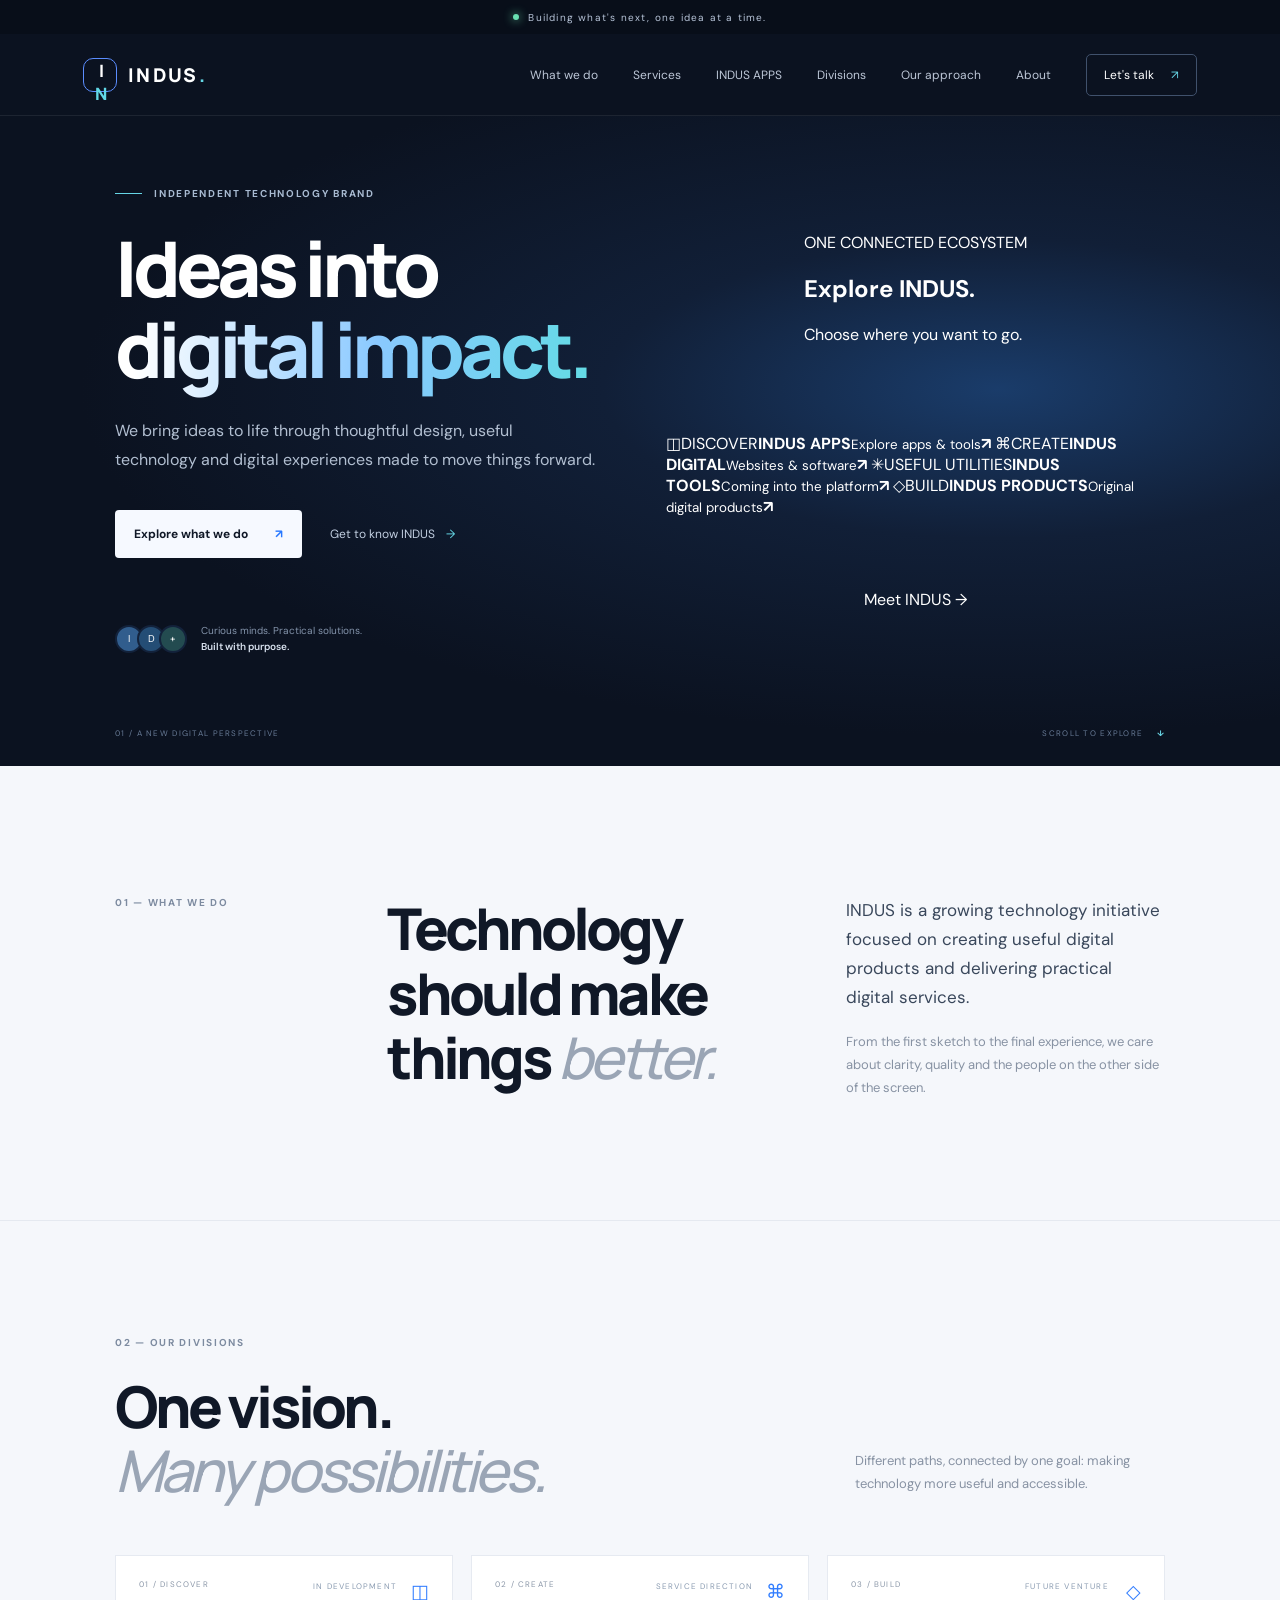
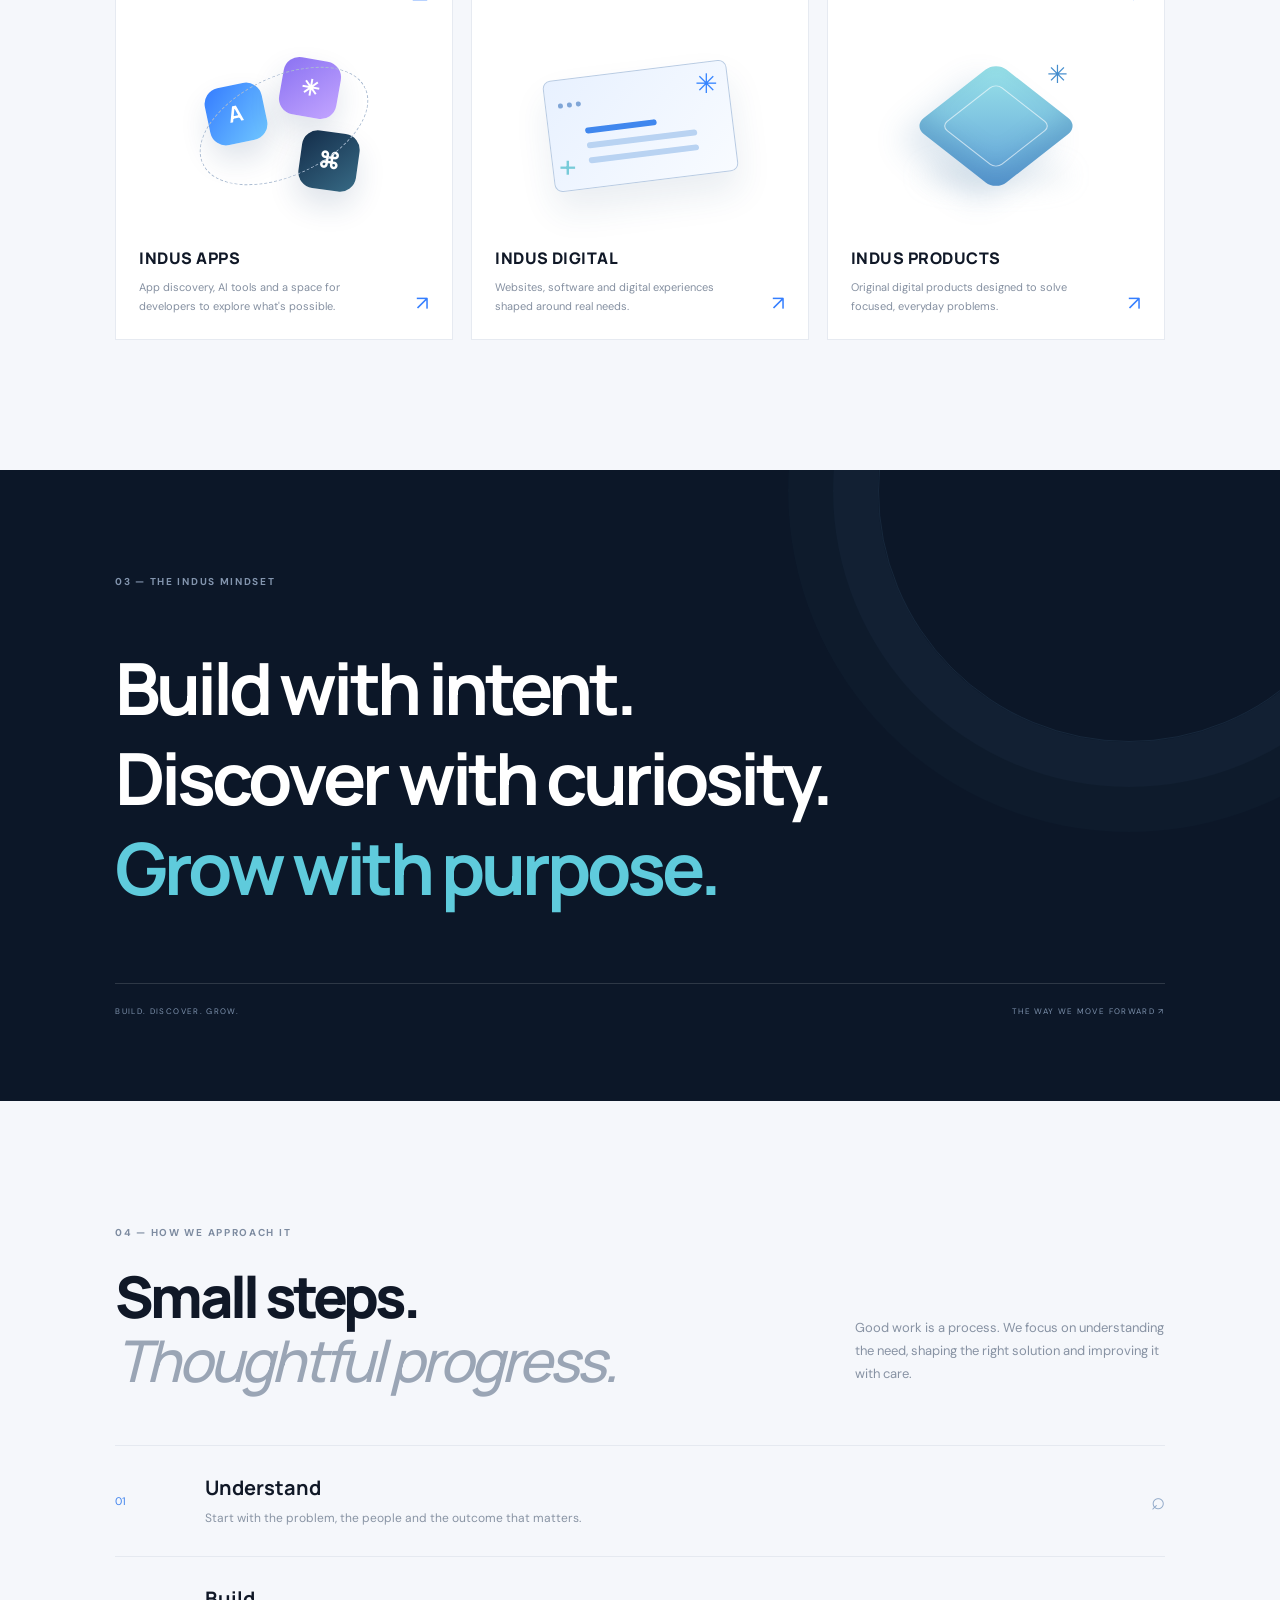
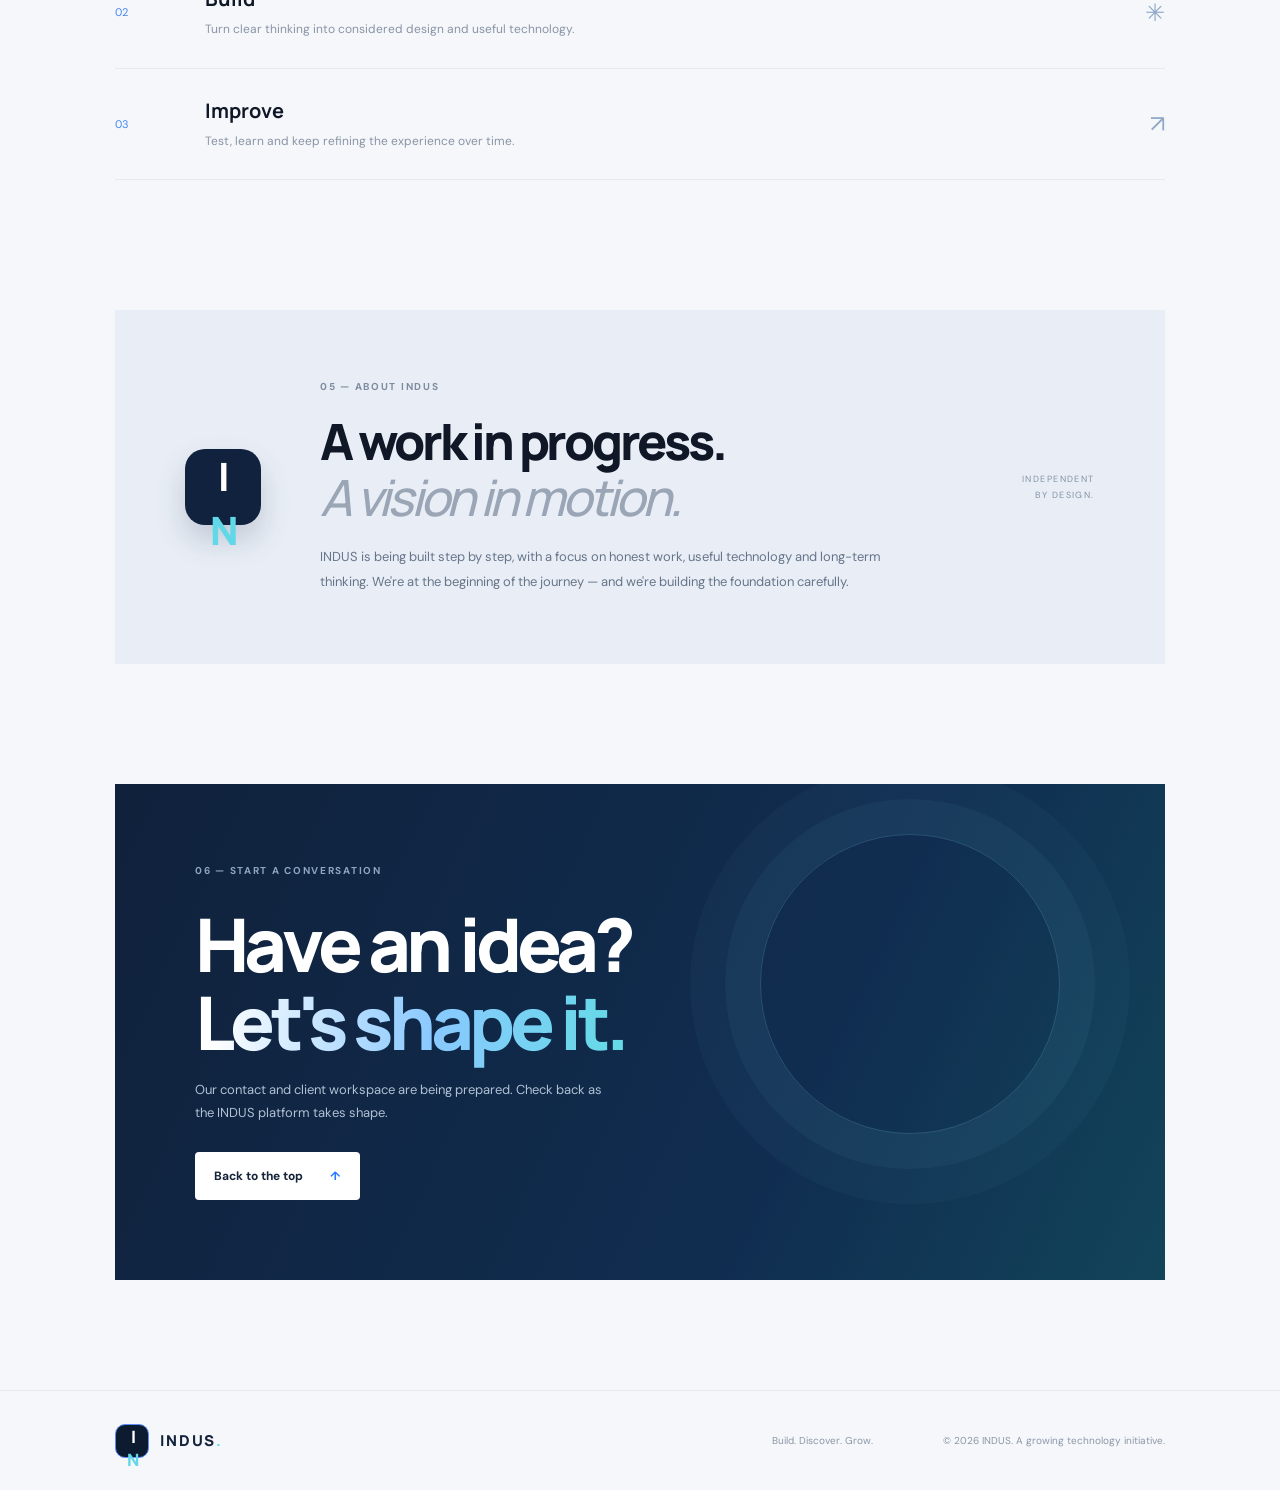
==== commit 0d5e42b5: "Turn homepage hero into INDUS ecosystem launch hub" ====
--- a/index.html
+++ b/index.html
@@ -9,7 +9,7 @@
   <link rel="preconnect" href="https://fonts.googleapis.com">
   <link rel="preconnect" href="https://fonts.gstatic.com" crossorigin>
   <link href="https://fonts.googleapis.com/css2?family=DM+Sans:wght@400;500;600;700&family=Manrope:wght@400;500;600;700;800&display=swap" rel="stylesheet">
-  <link rel="stylesheet" href="styles.css">
+  <link rel="stylesheet" href="styles.css?v=20261117-hub1">
   <script src="script.js" defer></script>
 </head>
 <body>
@@ -32,11 +32,15 @@
         <div class="hero-actions"><a class="button button-primary" href="#what-we-do">Explore what we do <span>↗</span></a><a class="text-link" href="#about">Get to know INDUS <span>→</span></a></div>
         <div class="hero-proof"><div class="proof-avatars"><span>I</span><span>D</span><span>+</span></div><p>Curious minds. Practical solutions.<br><strong>Built with purpose.</strong></p></div>
       </div>
-      <div class="hero-art" aria-label="Abstract INDUS digital identity artwork">
-        <div class="art-glow"></div><div class="orbit orbit-one"></div><div class="orbit orbit-two"></div>
-        <div class="art-core"><span class="core-symbol">I<span>N</span></span><span class="core-caption">BUILD WHAT<br>MATTERS</span></div>
-        <span class="float-tag tag-top">DESIGN <b>✳</b></span><span class="float-tag tag-right">TECHNOLOGY <b>↗</b></span><span class="float-tag tag-bottom">POSSIBILITY <b>∞</b></span>
-        <div class="art-grid"></div>
+      <div class="hero-art launch-panel" aria-label="Explore INDUS divisions">
+        <div class="launch-heading"><span class="launch-kicker">ONE CONNECTED ECOSYSTEM</span><h2>Explore <span>INDUS.</span></h2><p>Choose where you want to go.</p></div>
+        <div class="launch-grid">
+          <a class="launch-card launch-apps" href="indus-apps.html"><span class="launch-icon">◫</span><span class="launch-label">DISCOVER</span><strong>INDUS APPS</strong><small>Explore apps & tools</small><b class="launch-arrow">↗</b></a>
+          <a class="launch-card launch-digital" href="services.html"><span class="launch-icon">⌘</span><span class="launch-label">CREATE</span><strong>INDUS DIGITAL</strong><small>Websites & software</small><b class="launch-arrow">↗</b></a>
+          <a class="launch-card launch-tools" href="#divisions"><span class="launch-icon">✳</span><span class="launch-label">USEFUL UTILITIES</span><strong>INDUS TOOLS</strong><small>Coming into the platform</small><b class="launch-arrow">↗</b></a>
+          <a class="launch-card launch-products" href="#divisions"><span class="launch-icon">◇</span><span class="launch-label">BUILD</span><strong>INDUS PRODUCTS</strong><small>Original digital products</small><b class="launch-arrow">↗</b></a>
+        </div>
+        <a class="launch-about" href="#about">Meet INDUS <span>→</span></a>
       </div>
       <div class="hero-bottom"><span>01 / A NEW DIGITAL PERSPECTIVE</span><span>SCROLL TO EXPLORE <b>↓</b></span></div>
     </section>
